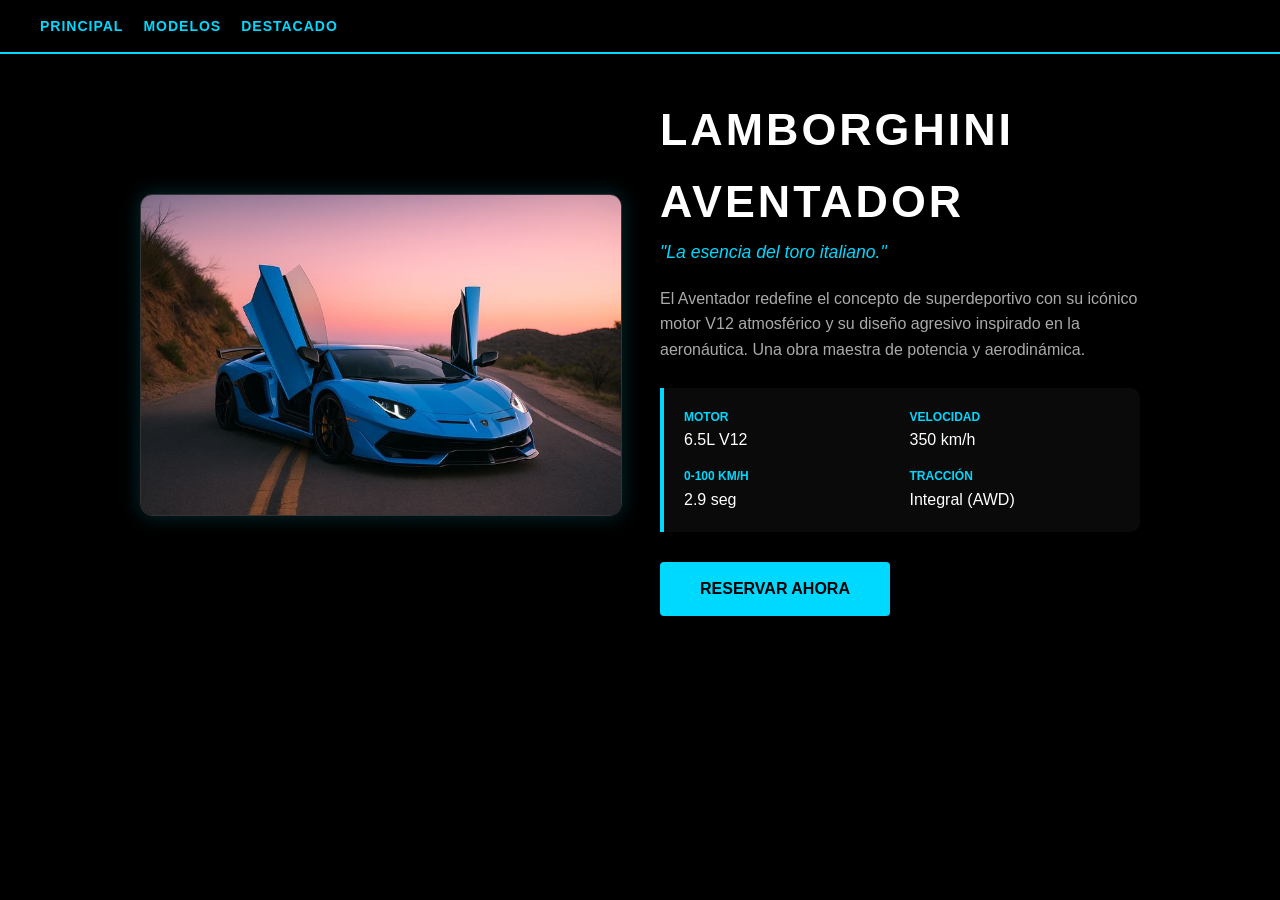
==== aventador.html @ b39fed20 "Primer commit" ====
<!DOCTYPE html>
<html lang="es">
<head>
    <meta charset="UTF-8">
    <meta name="viewport" content="width=device-width, initial-scale=1.0">
    <title>Lamborghini Aventador | DeLorean</title>
    <link rel="stylesheet" href="estilos-carros.css">
    <style>
        .navbar { justify-content: flex-start; }
        .hamburger { display: none; }
        
        .foto-carro img {
            width: 100%;
            max-width: 800px;
            height: auto;
            display: block;
            border-radius: 12px;
            border: 1px solid #333;
            box-shadow: 0 0 20px rgba(0, 217, 255, 0.2);
        }

        @media (max-width: 768px) {
            .navbar a:not(.hamburger) { display: none; }
            .hamburger { display: block; }
        }
    </style>
</head>
<body>

    <input type="checkbox" id="toggle" hidden>
    <label for="toggle" class="capa-cerrar"></label>

    <nav class="navbar">
        <a href="index.html">Principal</a>
        <a href="modelos.html">Modelos</a>
        <a href="index.html#especial">Destacado</a>
        <label for="toggle" class="hamburger">☰</label>
    </nav>

    <div class="menu-lateral">
        <a href="index.html">Principal</a>
        <a href="modelos.html">Modelos</a>
        <a href="index.html#especial">Destacado</a>
    </div>

    <div class="container">
        <div class="foto-carro">
            <img src="img/aventador.jpg" alt="Lamborghini Aventador">
        </div>

        <div class="info-carro">
            <h1>Lamborghini Aventador</h1>
            <span class="subtitulo">"La esencia del toro italiano."</span>
            
            <p class="descripcion">
                El Aventador redefine el concepto de superdeportivo con su icónico motor V12 atmosférico y su diseño agresivo inspirado en la aeronáutica. Una obra maestra de potencia y aerodinámica.
            </p>

            <div class="specs-box">
                <div class="spec-item"><b>Motor</b> 6.5L V12</div>
                <div class="spec-item"><b>Velocidad</b> 350 km/h</div>
                <div class="spec-item"><b>0-100 km/h</b> 2.9 seg</div>
                <div class="spec-item"><b>Tracción</b> Integral (AWD)</div>
            </div>

            <a href="index.html#compra" class="btn-reserva">Reservar Ahora</a>
        </div>
    </div>

</body>
</html>
---- estilos-carros.css ----
/* --- CONFIGURACIÓN BASE --- */
body {
    margin: 0;
    padding: 0;
    background-color: #000;
    color: #ffffff;
    font-family: 'Segoe UI', Roboto, Helvetica, Arial, sans-serif;
    line-height: 1.6;
    overflow-x: hidden;
}

/* --- NAVBAR --- */
.navbar {
    background: rgba(0, 0, 0, 0.95);
    padding: 15px 40px;
    border-bottom: 2px solid #00d9ff;
    position: sticky;
    top: 0;
    z-index: 1000;
    display: flex;
    align-items: center;
    box-sizing: border-box;
}

.navbar a {
    color: #00d9ff;
    text-decoration: none;
    font-weight: bold;
    text-transform: uppercase;
    font-size: 14px;
    letter-spacing: 1px;
    margin-right: 20px;
}

/* --- LÓGICA DE LA HAMBURGUESA Y CAPA --- */
#toggle { display: none; }

.hamburger {
    cursor: pointer;
    font-size: 30px;
    color: #00d9ff;
    padding: 10px;
    display: none; 
    margin-left: auto;
    z-index: 3000;
}

.capa-cerrar {
    position: fixed;
    top: 0;
    left: 0;
    width: 100%;
    height: 100%;
    background: rgba(0, 0, 0, 0);
    z-index: 1500;
    display: none;
}

#toggle:checked ~ .capa-cerrar { display: block; }

/* --- MENÚ LATERAL (ESTILO FUTURISTA) --- */
.menu-lateral {
    position: fixed;
    top: 0;
    right: -100%; 
    width: 280px;
    height: 100vh;
    background: rgba(10, 10, 10, 0.98);
    z-index: 2000;
    transition: right 0.3s ease; /* Movimiento lineal sin rebote */
    display: flex;
    flex-direction: column;
    padding-top: 80px;
    border-left: 2px solid #00d9ff;
}

#toggle:checked ~ .menu-lateral { right: 0; }

.menu-lateral a {
    color: #00d9ff;
    text-decoration: none;
    padding: 20px 30px;
    font-size: 1.2rem;
    font-weight: bold;
    text-transform: uppercase;
    letter-spacing: 4px;
    border-bottom: 1px solid rgba(0, 217, 255, 0.1);
    text-shadow: 0 0 8px rgba(0, 217, 255, 0.5);
    transition: 0.3s;
}

.menu-lateral a:hover {
    background: rgba(0, 217, 255, 0.1);
    color: #fff;
    padding-left: 45px;
    text-shadow: 0 0 15px #00d9ff;
}

/* --- CONTENEDOR DEL CARRO (TAMAÑO ORIGINAL) --- */
.container {
    max-width: 1000px; /* Reducido para que no se vea gigante */
    margin: 40px auto;
    padding: 0 20px;
    display: flex;
    flex-wrap: wrap;
    gap: 40px; 
    align-items: center;
}

.foto-carro {
    flex: 1;
    min-width: 300px;
    max-width: 500px; /* Limitamos el ancho de la imagen */
}

.foto-carro img {
    width: 100%;
    border-radius: 12px;
    border: 1px solid #1a1a1a;
    box-shadow: 0 0 30px rgba(0, 217, 255, 0.2);
}

.info-carro {
    flex: 1;
    min-width: 300px;
}

.info-carro h1 {
    font-size: 2.8rem; /* Un poco más pequeña para balancear */
    color: #fff;
    margin: 0;
    text-transform: uppercase;
    letter-spacing: 3px;
}

.subtitulo {
    display: block;
    color: #00d9ff;
    font-size: 1.1rem;
    font-style: italic;
    margin-bottom: 20px;
}

.descripcion {
    color: #aaaaaa;
    font-size: 1rem;
    margin-bottom: 25px;
}

.specs-box {
    background: #0a0a0a;
    border-left: 4px solid #00d9ff;
    padding: 20px;
    border-radius: 0 10px 10px 0;
    display: grid;
    grid-template-columns: 1fr 1fr;
    gap: 15px;
}

.spec-item b {
    color: #00d9ff;
    display: block;
    text-transform: uppercase;
    font-size: 0.75rem;
}

.btn-reserva {
    display: inline-block;
    margin-top: 30px;
    padding: 14px 40px;
    background: #00d9ff;
    color: #000;
    text-decoration: none;
    font-weight: bold;
    text-transform: uppercase;
    border-radius: 4px;
}

/* --- RESPONSIVE --- */
@media (max-width: 800px) {
    .container { flex-direction: column; text-align: center; }
    .hamburger { display: block; }
    .navbar a:not(.hamburger-link) { display: none; }
    .info-carro h1 { font-size: 2.2rem; }
    .foto-carro { max-width: 100%; }
}
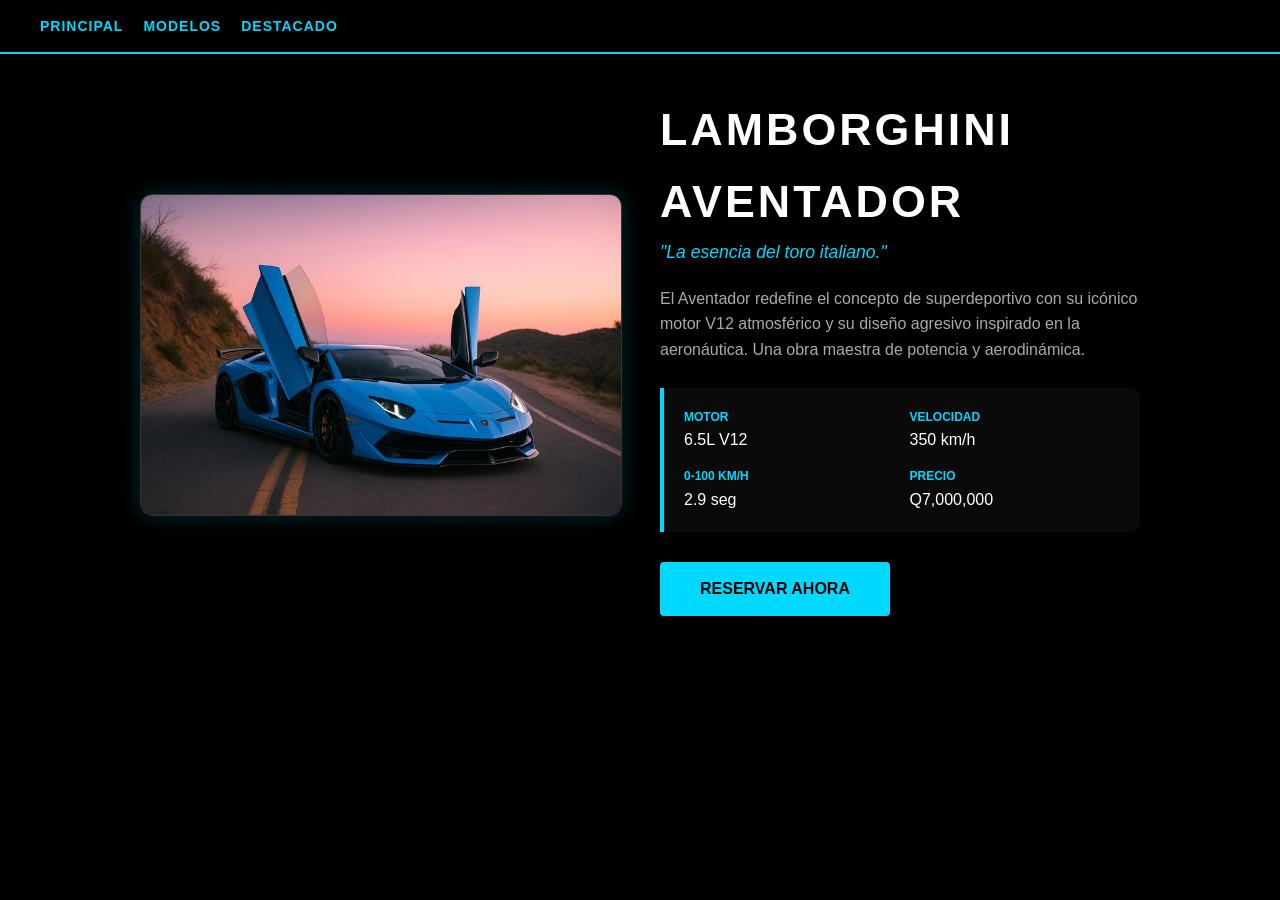
==== commit 36e56974: "actualizacion del proyecto" ====
--- a/aventador.html
+++ b/aventador.html
@@ -60,7 +60,7 @@
                 <div class="spec-item"><b>Motor</b> 6.5L V12</div>
                 <div class="spec-item"><b>Velocidad</b> 350 km/h</div>
                 <div class="spec-item"><b>0-100 km/h</b> 2.9 seg</div>
-                <div class="spec-item"><b>Tracción</b> Integral (AWD)</div>
+                <div class="spec-item"><b>Precio</b> Q7,000,000</div>
             </div>
 
             <a href="index.html#compra" class="btn-reserva">Reservar Ahora</a>
